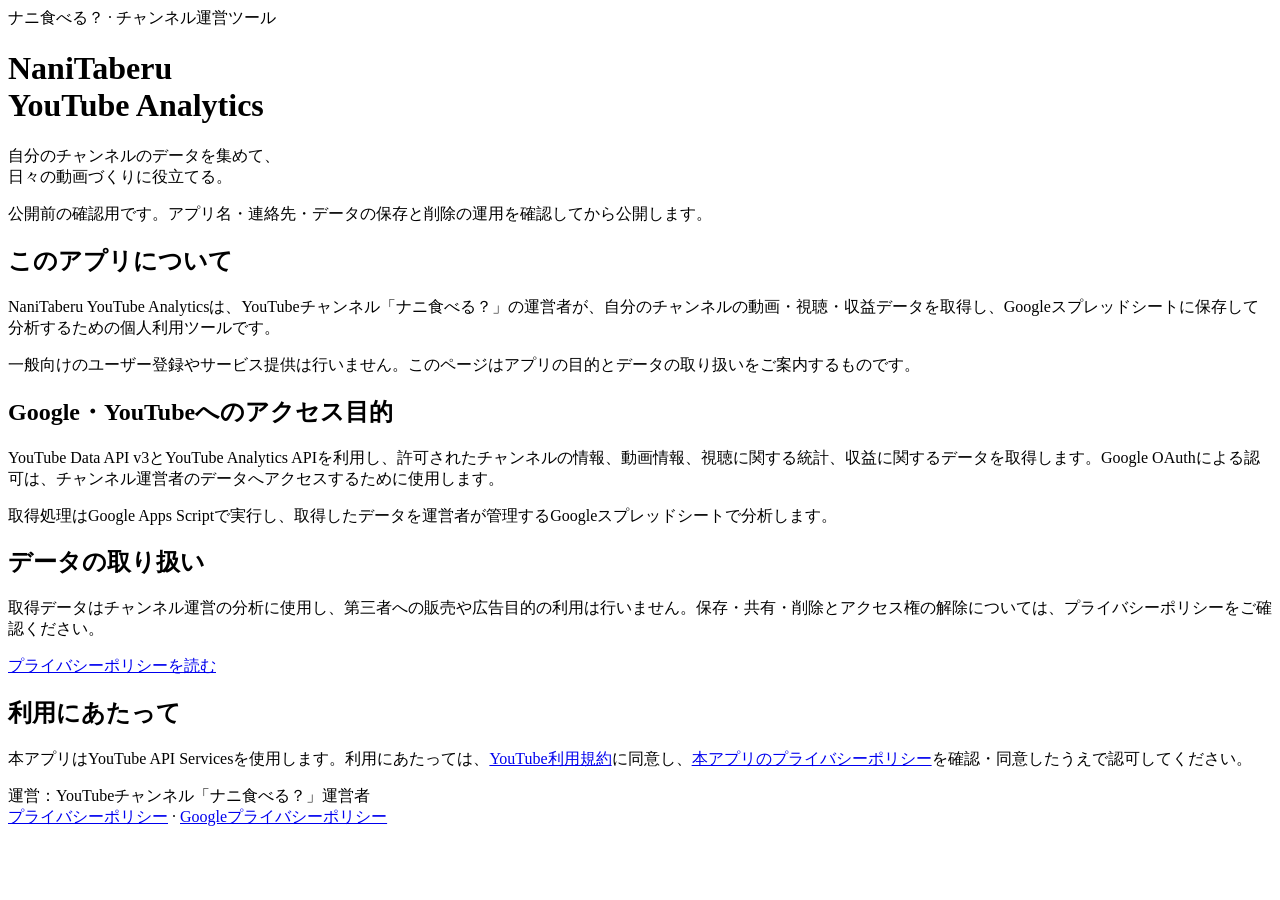
==== index.html @ 43d7644a "Add OAuth information page draft: index.html" ====
<!doctype html>
<html lang="ja">
<head><meta charset="utf-8"><meta name="viewport" content="width=device-width,initial-scale=1"><title>NaniTaberu YouTube Analytics</title><meta name="description" content="YouTubeチャンネル「ナニ食べる？」の運営者が、動画・視聴・収益データを分析するための個人利用ツールです。"><link rel="stylesheet" href="./styles.css"></head>
<body><main>
<header><div class="eyebrow">ナニ食べる？ · チャンネル運営ツール</div><h1>NaniTaberu<br>YouTube Analytics</h1><p class="lead">自分のチャンネルのデータを集めて、<br>日々の動画づくりに役立てる。</p></header>
<p class="draft">公開前の確認用です。アプリ名・連絡先・データの保存と削除の運用を確認してから公開します。</p>
<section><h2>このアプリについて</h2><p>NaniTaberu YouTube Analyticsは、YouTubeチャンネル「ナニ食べる？」の運営者が、自分のチャンネルの動画・視聴・収益データを取得し、Googleスプレッドシートに保存して分析するための個人利用ツールです。</p><p>一般向けのユーザー登録やサービス提供は行いません。このページはアプリの目的とデータの取り扱いをご案内するものです。</p></section>
<section class="card"><h2>Google・YouTubeへのアクセス目的</h2><p>YouTube Data API v3とYouTube Analytics APIを利用し、許可されたチャンネルの情報、動画情報、視聴に関する統計、収益に関するデータを取得します。Google OAuthによる認可は、チャンネル運営者のデータへアクセスするために使用します。</p><p>取得処理はGoogle Apps Scriptで実行し、取得したデータを運営者が管理するGoogleスプレッドシートで分析します。</p></section>
<section><h2>データの取り扱い</h2><p>取得データはチャンネル運営の分析に使用し、第三者への販売や広告目的の利用は行いません。保存・共有・削除とアクセス権の解除については、プライバシーポリシーをご確認ください。</p><a class="button" href="./privacy/">プライバシーポリシーを読む</a></section>
<section><h2>利用にあたって</h2><p>本アプリはYouTube API Servicesを使用します。利用にあたっては、<a href="https://www.youtube.com/t/terms">YouTube利用規約</a>に同意し、<a href="./privacy/">本アプリのプライバシーポリシー</a>を確認・同意したうえで認可してください。</p></section>
<footer>運営：YouTubeチャンネル「ナニ食べる？」運営者<br><a href="./privacy/">プライバシーポリシー</a> · <a href="https://policies.google.com/privacy">Googleプライバシーポリシー</a></footer>
</main></body></html>
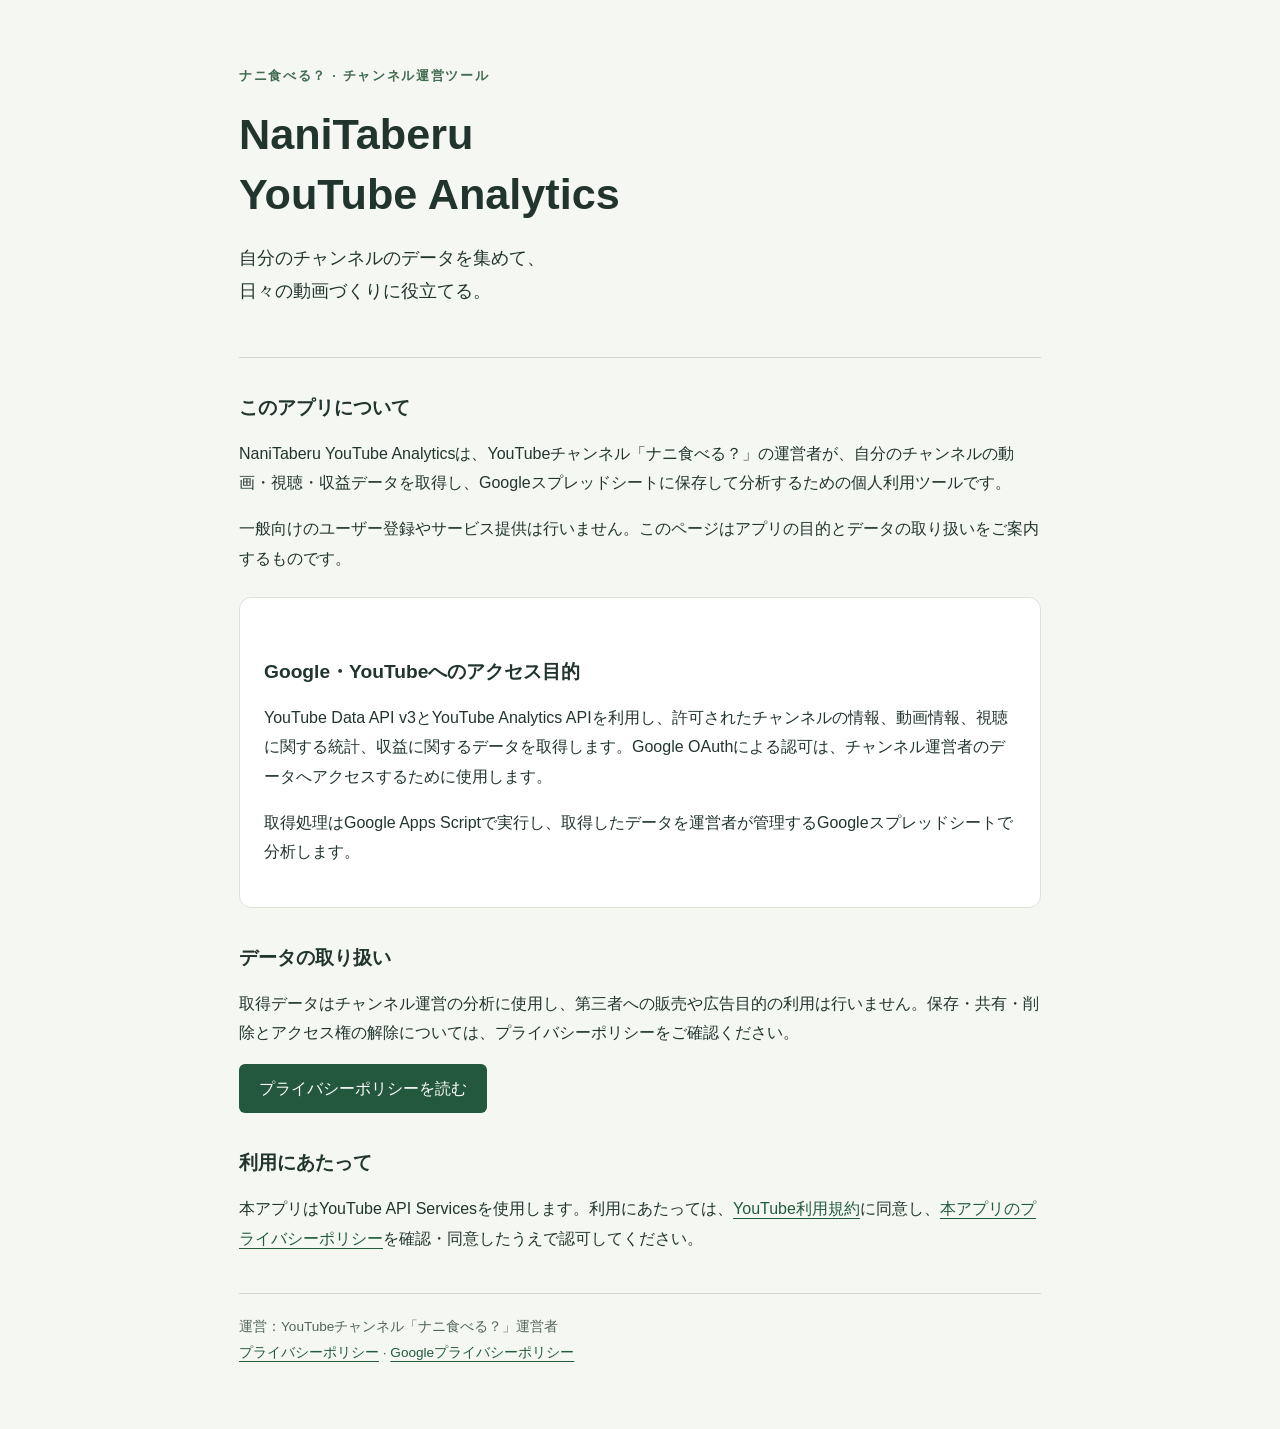
==== commit 88cc72c7: "Finalize OAuth pages to match current personal-use data handling" ====
--- a/index.html
+++ b/index.html
@@ -3,7 +3,6 @@
 <head><meta charset="utf-8"><meta name="viewport" content="width=device-width,initial-scale=1"><title>NaniTaberu YouTube Analytics</title><meta name="description" content="YouTubeチャンネル「ナニ食べる？」の運営者が、動画・視聴・収益データを分析するための個人利用ツールです。"><link rel="stylesheet" href="./styles.css"></head>
 <body><main>
 <header><div class="eyebrow">ナニ食べる？ · チャンネル運営ツール</div><h1>NaniTaberu<br>YouTube Analytics</h1><p class="lead">自分のチャンネルのデータを集めて、<br>日々の動画づくりに役立てる。</p></header>
-<p class="draft">公開前の確認用です。アプリ名・連絡先・データの保存と削除の運用を確認してから公開します。</p>
 <section><h2>このアプリについて</h2><p>NaniTaberu YouTube Analyticsは、YouTubeチャンネル「ナニ食べる？」の運営者が、自分のチャンネルの動画・視聴・収益データを取得し、Googleスプレッドシートに保存して分析するための個人利用ツールです。</p><p>一般向けのユーザー登録やサービス提供は行いません。このページはアプリの目的とデータの取り扱いをご案内するものです。</p></section>
 <section class="card"><h2>Google・YouTubeへのアクセス目的</h2><p>YouTube Data API v3とYouTube Analytics APIを利用し、許可されたチャンネルの情報、動画情報、視聴に関する統計、収益に関するデータを取得します。Google OAuthによる認可は、チャンネル運営者のデータへアクセスするために使用します。</p><p>取得処理はGoogle Apps Scriptで実行し、取得したデータを運営者が管理するGoogleスプレッドシートで分析します。</p></section>
 <section><h2>データの取り扱い</h2><p>取得データはチャンネル運営の分析に使用し、第三者への販売や広告目的の利用は行いません。保存・共有・削除とアクセス権の解除については、プライバシーポリシーをご確認ください。</p><a class="button" href="./privacy/">プライバシーポリシーを読む</a></section>
--- a/styles.css
+++ b/styles.css
@@ -0,0 +1 @@
+:root{color-scheme:light;font-family:-apple-system,BlinkMacSystemFont,"Hiragino Kaku Gothic ProN","Noto Sans JP",sans-serif;color:#21352e;background:#f5f7f2;line-height:1.85}*{box-sizing:border-box}body{margin:0}main{max-width:850px;margin:auto;padding:64px 24px}header{border-bottom:1px solid #ced9cc;padding-bottom:32px;margin-bottom:32px}.eyebrow{font-size:.8rem;letter-spacing:.13em;color:#426b50;font-weight:700}h1{font-size:clamp(1.8rem,5vw,2.7rem);line-height:1.4;margin:16px 0}h2{font-size:1.2rem;line-height:1.5;margin-top:36px}p,li{font-size:1rem}a{color:#225c3c;text-underline-offset:4px}a:focus-visible{outline:3px solid #b47b20;outline-offset:4px}.lead{font-size:1.1rem}.card{background:white;padding:24px;border:1px solid #dbe3d7;border-radius:12px;margin:24px 0}.button{display:inline-block;padding:10px 20px;background:#24583d;color:white;border-radius:6px;text-decoration:none}footer{border-top:1px solid #ced9cc;margin-top:40px;padding-top:20px;font-size:.85rem;color:#526559}.draft{padding:12px 16px;border:1px solid #b47b20;background:#fff7e5}ul{padding-left:1.5em}@media(max-width:500px){main{padding:32px 20px}.card{padding:20px}}
